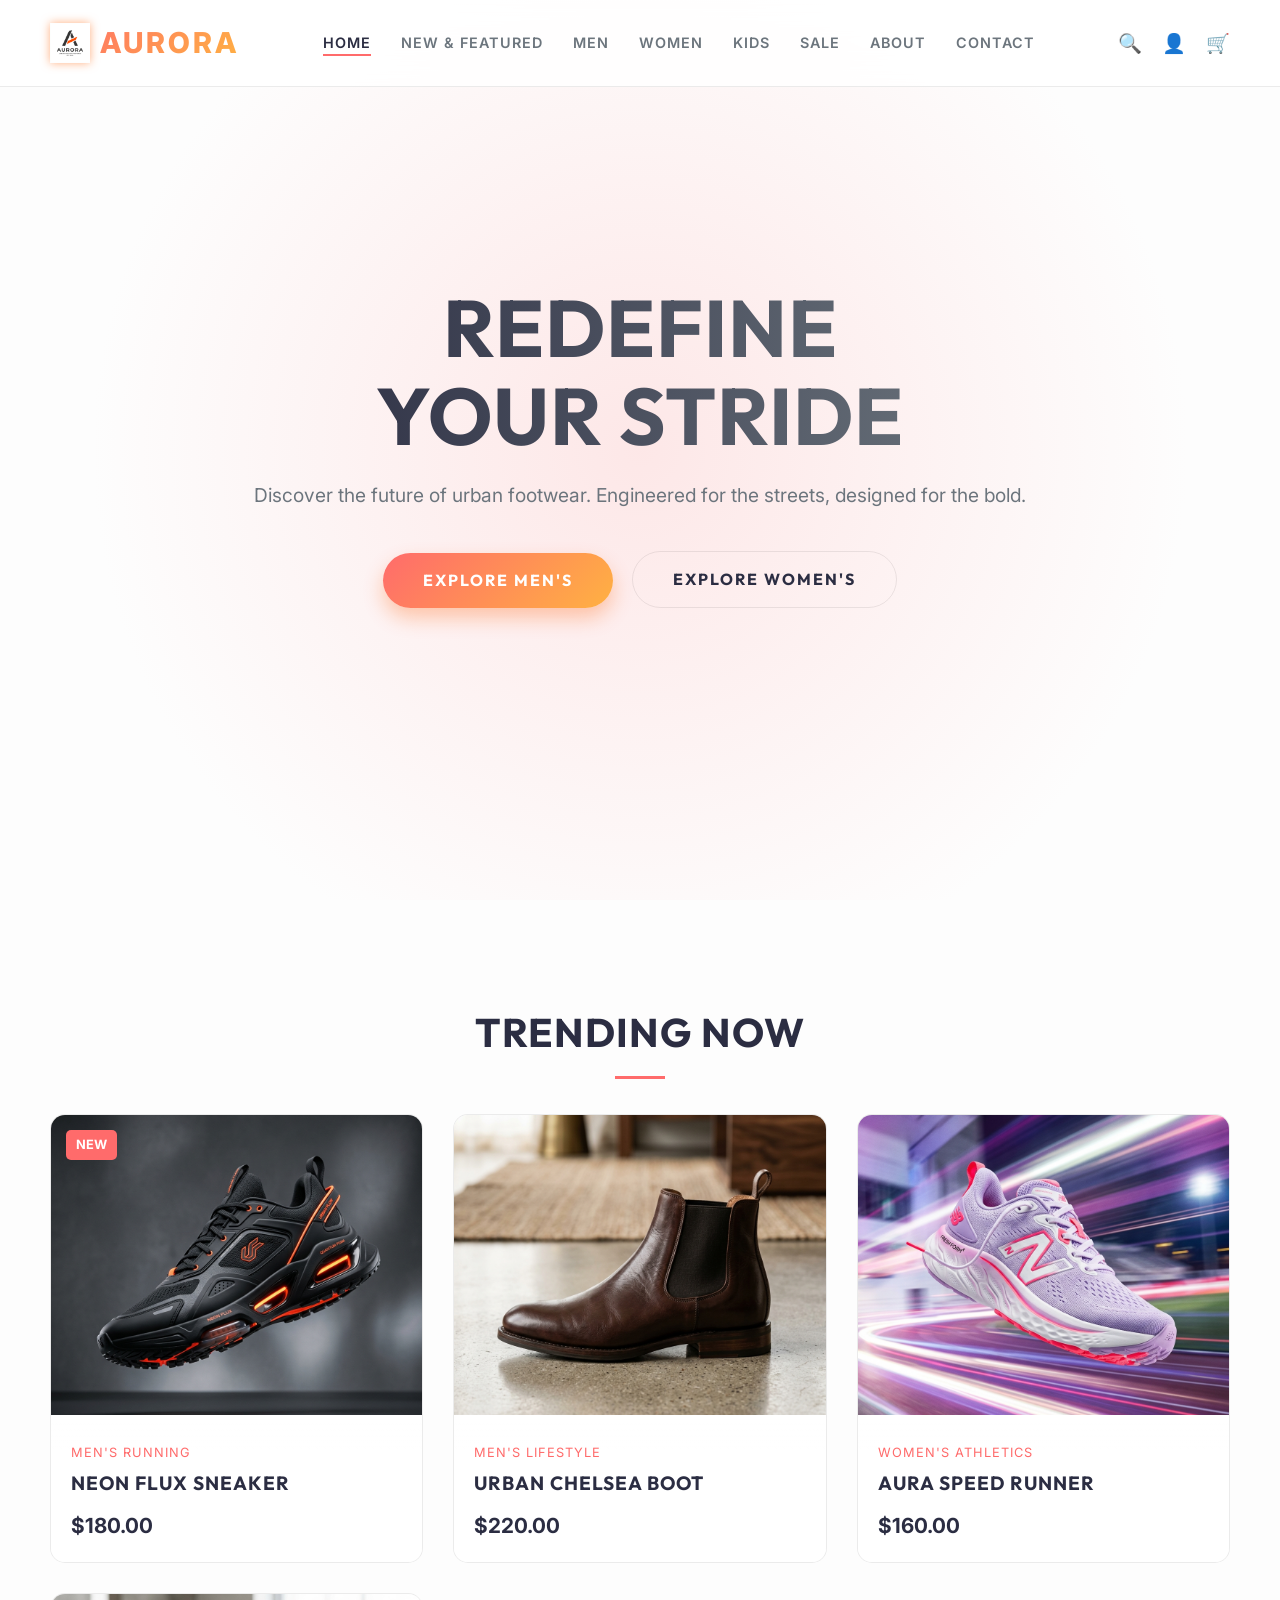
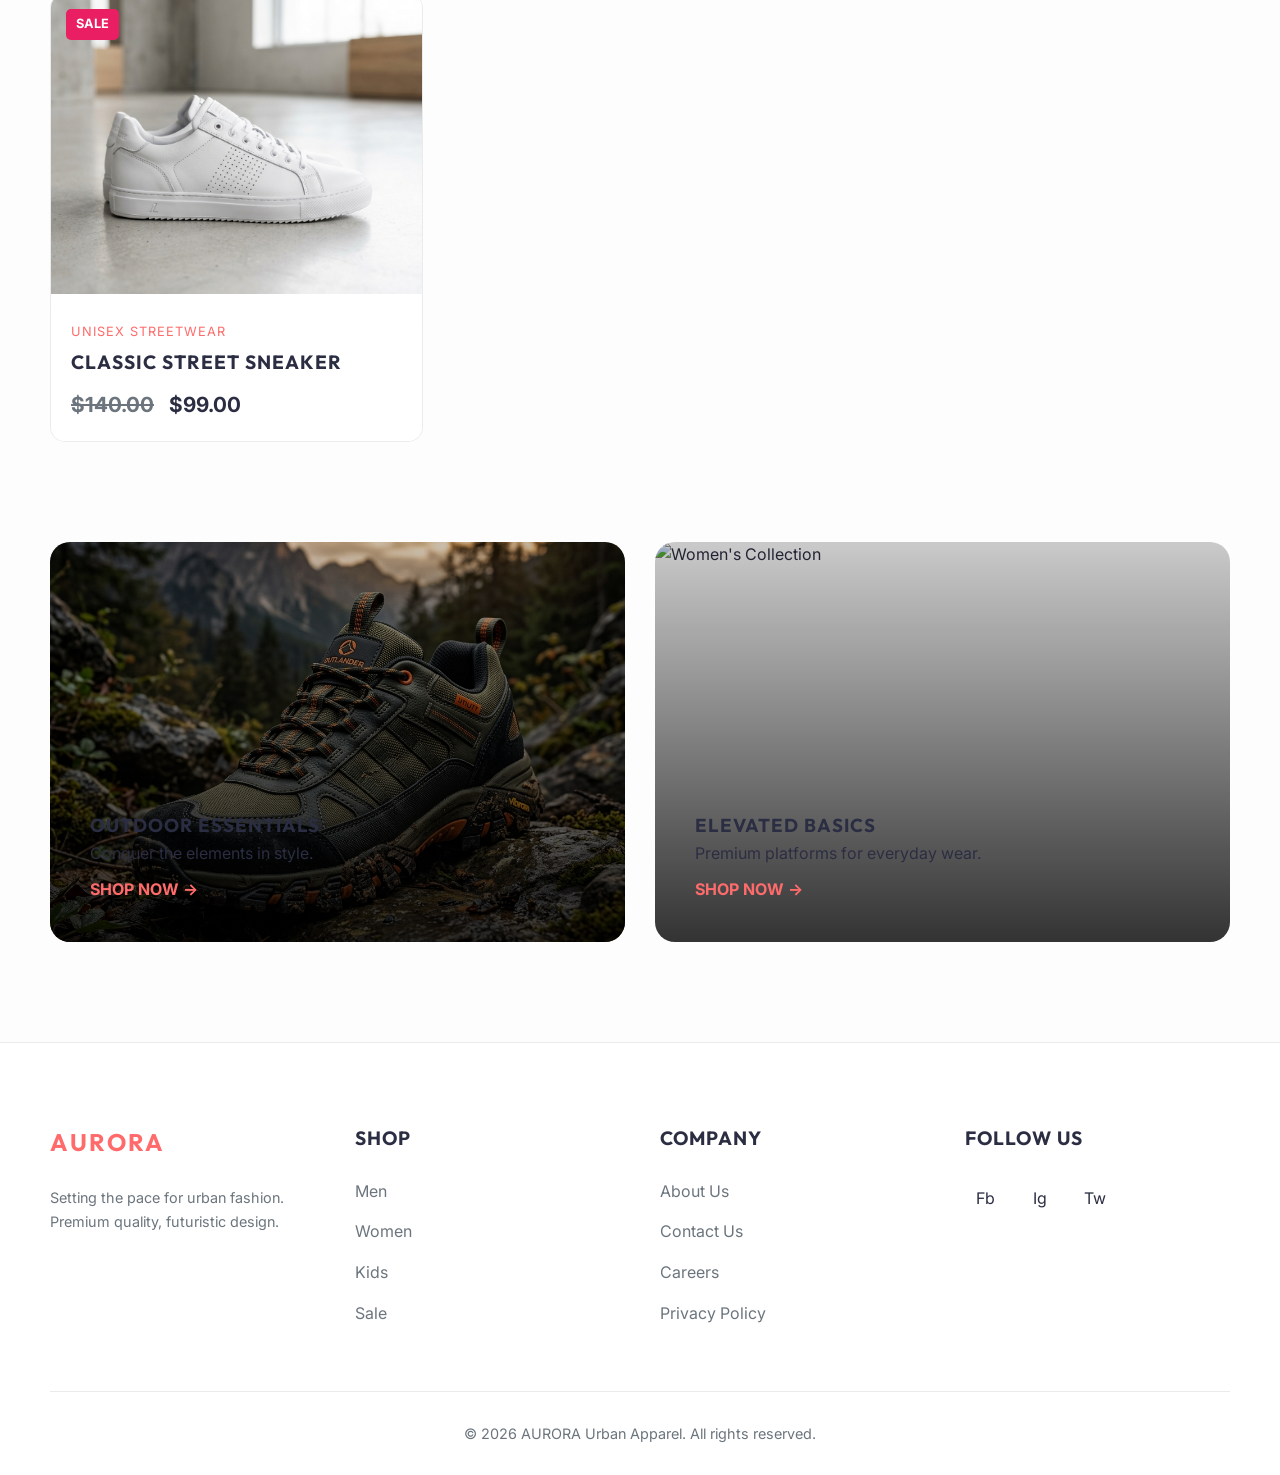
==== index.html @ addae077 "Add files via upload" ====
<!DOCTYPE html>
<html lang="en">
<head>
    <meta charset="UTF-8">
    <meta name="viewport" content="width=device-width, initial-scale=1.0">
    <title>AURORA | Premium Urban Fashion & Footwear</title>
    <meta name="description" content="Discover AURORA, the ultimate destination for premium urban fashion and footwear for men, women, and kids.">
    <!-- Google Fonts -->
    <link href="https://fonts.googleapis.com/css2?family=Inter:wght@400;600&family=Outfit:wght@700;800&display=swap" rel="stylesheet">
    <link rel="stylesheet" href="css/style.css">
</head>
<body>
    <!-- Header -->
    <header>
        <a href="index.html" class="logo">
            <img src="assets/images/logo.png" alt="AURORA Logo" onerror="this.src=''; this.alt='AURORA'">
            AURORA
        </a>
        <nav>
            <ul>
                <li><a href="index.html" class="active">Home</a></li>
                <li><a href="new.html">New & Featured</a></li>
                <li><a href="mens.html">Men</a></li>
                <li><a href="womens.html">Women</a></li>
                <li><a href="kids.html">Kids</a></li>
                <li><a href="sale.html">Sale</a></li>
                <li><a href="about.html">About</a></li>
                <li><a href="contact.html">Contact</a></li>
            </ul>
        </nav>
        <div class="header-actions">
            <button class="icon-btn">🔍</button>
            <button class="icon-btn">👤</button>
            <button class="icon-btn">🛒</button>
        </div>
    </header>

    <!-- Hero Section -->
    <section class="hero">
        <div class="hero-content">
            <h1 class="hero-title animate-fade-up">REDEFINE<br>YOUR STRIDE</h1>
            <p class="hero-subtitle animate-fade-up" style="animation-delay: 0.2s;">Discover the future of urban footwear. Engineered for the streets, designed for the bold.</p>
            <a href="mens.html" class="btn btn-primary animate-fade-up" style="animation-delay: 0.4s;">EXPLORE MEN'S</a>
            <a href="womens.html" class="btn btn-outline animate-fade-up" style="animation-delay: 0.5s; margin-left: 15px;">EXPLORE WOMEN'S</a>
        </div>
    </section>

    <!-- Featured Products Section -->
    <section class="section-padding">
        <h2 class="section-title">Trending Now</h2>
        <div class="product-grid">
            <!-- Product 1 -->
            <div class="product-card">
                <span class="product-badge">New</span>
                <a href="product.html">
                    <img src="assets/images/men_shoe_1.png" alt="Neon Flux Sneaker" class="product-image">
                </a>
                <div class="product-info">
                    <p class="product-category">Men's Running</p>
                    <h3 class="product-name">Neon Flux Sneaker</h3>
                    <p class="product-price">$180.00</p>
                </div>
                <button class="add-to-cart-btn">ADD TO CART</button>
            </div>
            <!-- Product 2 -->
            <div class="product-card">
                <a href="product.html">
                    <img src="assets/images/men_shoe_2.png" alt="Premium Chelsea Boot" class="product-image">
                </a>
                <div class="product-info">
                    <p class="product-category">Men's Lifestyle</p>
                    <h3 class="product-name">Urban Chelsea Boot</h3>
                    <p class="product-price">$220.00</p>
                </div>
                <button class="add-to-cart-btn">ADD TO CART</button>
            </div>
            <!-- Product 3 -->
            <div class="product-card">
                <a href="product.html">
                    <img src="assets/images/women_shoe_1.png" alt="Aura Speed Runner" class="product-image">
                </a>
                <div class="product-info">
                    <p class="product-category">Women's Athletics</p>
                    <h3 class="product-name">Aura Speed Runner</h3>
                    <p class="product-price">$160.00</p>
                </div>
                <button class="add-to-cart-btn">ADD TO CART</button>
            </div>
            <!-- Product 4 -->
            <div class="product-card">
                <span class="product-badge" style="background: #e91e63;">Sale</span>
                <a href="product.html">
                    <img src="assets/images/men_shoe_4.png" alt="Classic Street Sneaker" class="product-image">
                </a>
                <div class="product-info">
                    <p class="product-category">Unisex Streetwear</p>
                    <h3 class="product-name">Classic Street Sneaker</h3>
                    <p class="product-price"><span style="text-decoration: line-through; color: var(--text-secondary); margin-right: 10px;">$140.00</span> $99.00</p>
                </div>
                <button class="add-to-cart-btn">ADD TO CART</button>
            </div>
        </div>
    </section>

    <!-- Promotional Banners -->
    <section class="section-padding" style="padding-top: 0;">
        <div class="banner-grid">
            <div class="banner">
                <img src="assets/images/men_shoe_3.png" alt="Outdoor Collection">
                <div class="banner-overlay">
                    <h3>OUTDOOR ESSENTIALS</h3>
                    <p>Conquer the elements in style.</p>
                    <a href="mens.html" style="color: var(--primary-color); font-weight: bold; margin-top: 10px;">SHOP NOW &rarr;</a>
                </div>
            </div>
            <div class="banner">
                <img src="assets/images/women_shoe_2.png" alt="Women's Collection">
                <div class="banner-overlay">
                    <h3>ELEVATED BASICS</h3>
                    <p>Premium platforms for everyday wear.</p>
                    <a href="womens.html" style="color: var(--primary-color); font-weight: bold; margin-top: 10px;">SHOP NOW &rarr;</a>
                </div>
            </div>
        </div>
    </section>

    <!-- Footer -->
    <footer>
        <div class="footer-grid">
            <div class="footer-col">
                <h4 style="font-size: 1.5rem; letter-spacing: 2px; color: var(--primary-color);">AURORA</h4>
                <p style="color: var(--text-secondary); font-size: 0.9rem; margin-top: 15px;">Setting the pace for urban fashion. Premium quality, futuristic design.</p>
            </div>
            <div class="footer-col">
                <h4>Shop</h4>
                <ul>
                    <li><a href="mens.html">Men</a></li>
                    <li><a href="womens.html">Women</a></li>
                    <li><a href="kids.html">Kids</a></li>
                    <li><a href="sale.html">Sale</a></li>
                </ul>
            </div>
            <div class="footer-col">
                <h4>Company</h4>
                <ul>
                    <li><a href="about.html">About Us</a></li>
                    <li><a href="contact.html">Contact Us</a></li>
                    <li><a href="#">Careers</a></li>
                    <li><a href="#">Privacy Policy</a></li>
                </ul>
            </div>
            <div class="footer-col">
                <h4>Follow Us</h4>
                <div class="social-links">
                    <a href="#">Fb</a>
                    <a href="#">Ig</a>
                    <a href="#">Tw</a>
                </div>
            </div>
        </div>
        <div class="footer-bottom">
            <p>&copy; 2026 AURORA Urban Apparel. All rights reserved.</p>
        </div>
    </footer>

    <script src="js/main.js"></script>
</body>
</html>
---- css/style.css ----
:root {
  --primary-color: #ff6b6b; /* Vibrant Coral */
  --secondary-color: #4ecdc4; /* Vibrant Cyan */
  --bg-color: #fdfdfd;
  --surface-color: #ffffff;
  --text-primary: #2b2d42;
  --text-secondary: #6c757d;
  --accent-gradient: linear-gradient(135deg, #ff6b6b, #ffb142); /* Vibrant Orange/Coral */
  --glass-bg: rgba(255, 255, 255, 0.85);
  --glass-border: rgba(0, 0, 0, 0.08);
  --transition: all 0.3s cubic-bezier(0.25, 0.8, 0.25, 1);
  --font-main: 'Inter', -apple-system, BlinkMacSystemFont, "Segoe UI", Roboto, sans-serif;
  --font-heading: 'Outfit', sans-serif;
}

* {
  margin: 0;
  padding: 0;
  box-sizing: border-box;
}

body {
  font-family: var(--font-main);
  background-color: var(--bg-color);
  color: var(--text-primary);
  line-height: 1.6;
  overflow-x: hidden;
}

/* Typography */
h1, h2, h3, h4, h5, h6 {
  font-family: var(--font-heading);
  font-weight: 700;
  text-transform: uppercase;
  letter-spacing: 1px;
}

a {
  text-decoration: none;
  color: inherit;
}

ul {
  list-style: none;
}

/* Header & Navigation */
header {
  position: fixed;
  top: 0;
  width: 100%;
  padding: 20px 50px;
  display: flex;
  justify-content: space-between;
  align-items: center;
  z-index: 1000;
  background: var(--glass-bg);
  backdrop-filter: blur(15px);
  -webkit-backdrop-filter: blur(15px);
  border-bottom: 1px solid var(--glass-border);
  transition: var(--transition);
}

.logo {
  font-size: 1.8rem;
  font-weight: 800;
  letter-spacing: 3px;
  background: var(--accent-gradient);
  -webkit-background-clip: text;
  -webkit-text-fill-color: transparent;
  display: flex;
  align-items: center;
  gap: 10px;
}

.logo img {
  height: 40px;
  filter: drop-shadow(0 0 5px rgba(255, 94, 0, 0.5));
}

nav ul {
  display: flex;
  gap: 30px;
}

nav a {
  font-size: 0.9rem;
  font-weight: 600;
  text-transform: uppercase;
  letter-spacing: 1px;
  position: relative;
  transition: var(--transition);
  color: var(--text-secondary);
}

nav a:hover, nav a.active {
  color: var(--text-primary);
}

nav a::after {
  content: '';
  position: absolute;
  bottom: -5px;
  left: 0;
  width: 0;
  height: 2px;
  background: var(--primary-color);
  transition: var(--transition);
}

nav a:hover::after, nav a.active::after {
  width: 100%;
}

.header-actions {
  display: flex;
  gap: 20px;
}

.icon-btn {
  background: none;
  border: none;
  color: var(--text-primary);
  font-size: 1.2rem;
  cursor: pointer;
  transition: var(--transition);
}

.icon-btn:hover {
  color: var(--primary-color);
  transform: translateY(-2px);
}

/* Hero Section */
.hero {
  height: 100vh;
  display: flex;
  align-items: center;
  justify-content: center;
  position: relative;
  overflow: hidden;
  padding: 0 50px;
}

.hero::before {
  content: '';
  position: absolute;
  top: 0;
  left: 0;
  width: 100%;
  height: 100%;
  background: radial-gradient(circle at center, rgba(255, 107, 107, 0.15) 0%, rgba(253, 253, 253, 1) 70%);
  z-index: -1;
}

.hero-content {
  text-align: center;
  max-width: 800px;
  z-index: 1;
  animation: fadeUp 1s ease-out;
}

.hero-title {
  font-size: 5rem;
  line-height: 1.1;
  margin-bottom: 20px;
  background: linear-gradient(to right, var(--text-primary), var(--text-secondary));
  -webkit-background-clip: text;
  -webkit-text-fill-color: transparent;
}

.hero-subtitle {
  font-size: 1.2rem;
  color: var(--text-secondary);
  margin-bottom: 40px;
}

.btn {
  display: inline-block;
  padding: 15px 40px;
  font-family: var(--font-heading);
  font-weight: 700;
  text-transform: uppercase;
  letter-spacing: 2px;
  border-radius: 30px;
  cursor: pointer;
  transition: var(--transition);
  position: relative;
  overflow: hidden;
  z-index: 1;
}

.btn-primary {
  background: var(--accent-gradient);
  color: #fff;
  border: none;
  box-shadow: 0 10px 20px rgba(255, 94, 0, 0.3);
}

.btn-primary:hover {
  transform: translateY(-3px);
  box-shadow: 0 15px 25px rgba(255, 94, 0, 0.4);
}

.btn-primary::before {
  content: '';
  position: absolute;
  top: 0;
  left: -100%;
  width: 100%;
  height: 100%;
  background: linear-gradient(90deg, transparent, rgba(255,255,255,0.2), transparent);
  transition: 0.5s;
  z-index: -1;
}

.btn-primary:hover::before {
  left: 100%;
}

.btn-outline {
  background: transparent;
  color: var(--text-primary);
  border: 1px solid var(--glass-border);
}

.btn-outline:hover {
  background: rgba(255, 255, 255, 0.05);
  border-color: var(--primary-color);
}

/* Sections */
.section-padding {
  padding: 100px 50px;
}

.section-title {
  font-size: 2.5rem;
  margin-bottom: 50px;
  text-align: center;
  position: relative;
}

.section-title::after {
  content: '';
  position: absolute;
  bottom: -15px;
  left: 50%;
  transform: translateX(-50%);
  width: 50px;
  height: 3px;
  background: var(--primary-color);
}

/* Product Grid */
.product-grid {
  display: grid;
  grid-template-columns: repeat(auto-fill, minmax(280px, 1fr));
  gap: 30px;
  max-width: 1400px;
  margin: 0 auto;
}

.product-card {
  background: var(--surface-color);
  border-radius: 15px;
  overflow: hidden;
  border: 1px solid var(--glass-border);
  transition: var(--transition);
  position: relative;
  group: hover;
}

.product-card:hover {
  transform: translateY(-10px);
  box-shadow: 0 20px 40px rgba(43, 45, 66, 0.15);
  border-color: rgba(255, 107, 107, 0.4);
}

.product-image {
  width: 100%;
  height: 300px;
  object-fit: cover;
  transition: var(--transition);
}

.product-card:hover .product-image {
  transform: scale(1.05);
}

.product-info {
  padding: 20px;
  position: relative;
  z-index: 2;
  background: linear-gradient(to top, var(--surface-color) 80%, transparent);
}

.product-category {
  font-size: 0.8rem;
  color: var(--primary-color);
  text-transform: uppercase;
  letter-spacing: 1px;
  margin-bottom: 5px;
}

.product-name {
  font-size: 1.2rem;
  margin-bottom: 10px;
}

.product-price {
  font-size: 1.3rem;
  font-weight: 700;
  color: var(--text-primary);
}

.product-badge {
  position: absolute;
  top: 15px;
  left: 15px;
  background: var(--primary-color);
  color: #fff;
  padding: 5px 10px;
  border-radius: 5px;
  font-size: 0.8rem;
  font-weight: 700;
  text-transform: uppercase;
  z-index: 2;
}

.add-to-cart-btn {
  position: absolute;
  bottom: -50px;
  left: 0;
  width: 100%;
  background: var(--primary-color);
  color: #fff;
  border: none;
  padding: 15px;
  font-weight: 700;
  text-transform: uppercase;
  cursor: pointer;
  transition: var(--transition);
  opacity: 0;
}

.product-card:hover .add-to-cart-btn {
  bottom: 0;
  opacity: 1;
}

/* Banners */
.banner-grid {
  display: grid;
  grid-template-columns: repeat(2, 1fr);
  gap: 30px;
  max-width: 1400px;
  margin: 0 auto;
}

.banner {
  position: relative;
  border-radius: 20px;
  overflow: hidden;
  height: 400px;
}

.banner img {
  width: 100%;
  height: 100%;
  object-fit: cover;
  transition: transform 0.8s ease;
}

.banner:hover img {
  transform: scale(1.05);
}

.banner-overlay {
  position: absolute;
  top: 0;
  left: 0;
  width: 100%;
  height: 100%;
  background: linear-gradient(to top, rgba(0,0,0,0.8), rgba(0,0,0,0.2));
  display: flex;
  flex-direction: column;
  justify-content: flex-end;
  padding: 40px;
}

/* Forms & Contact */
.contact-container {
  max-width: 800px;
  margin: 0 auto;
  background: var(--surface-color);
  padding: 50px;
  border-radius: 20px;
  border: 1px solid var(--glass-border);
}

.form-group {
  margin-bottom: 25px;
}

.form-group label {
  display: block;
  margin-bottom: 10px;
  font-size: 0.9rem;
  color: var(--text-secondary);
}

.form-control {
  width: 100%;
  padding: 15px;
  background: rgba(0,0,0,0.03);
  border: 1px solid var(--glass-border);
  border-radius: 8px;
  color: var(--text-primary);
  font-family: var(--font-main);
  transition: var(--transition);
}

.form-control:focus {
  outline: none;
  border-color: var(--primary-color);
  background: rgba(0,0,0,0.06);
}

/* Footer */
footer {
  background: #ffffff;
  padding: 80px 50px 30px;
  border-top: 1px solid var(--glass-border);
}

.footer-grid {
  display: grid;
  grid-template-columns: repeat(4, 1fr);
  gap: 40px;
  max-width: 1400px;
  margin: 0 auto 50px;
}

.footer-col h4 {
  margin-bottom: 25px;
  font-size: 1.2rem;
}

.footer-col ul li {
  margin-bottom: 15px;
}

.footer-col ul li a {
  color: var(--text-secondary);
  transition: var(--transition);
}

.footer-col ul li a:hover {
  color: var(--primary-color);
  padding-left: 5px;
}

.social-links {
  display: flex;
  gap: 15px;
}

.social-links a {
  display: flex;
  align-items: center;
  justify-content: center;
  width: 40px;
  height: 40px;
  border-radius: 50%;
  background: var(--surface-color);
  color: var(--text-primary);
  transition: var(--transition);
}

.social-links a:hover {
  background: var(--primary-color);
  transform: translateY(-3px);
}

.footer-bottom {
  text-align: center;
  padding-top: 30px;
  border-top: 1px solid var(--glass-border);
  color: var(--text-secondary);
  font-size: 0.9rem;
}

/* Product Detail Page */
.product-detail-container {
  max-width: 1200px;
  margin: 120px auto 50px;
  display: grid;
  grid-template-columns: 1fr 1fr;
  gap: 50px;
  padding: 0 50px;
}

.product-gallery img {
  width: 100%;
  border-radius: 20px;
}

.product-detail-info h1 {
  font-size: 2.5rem;
  margin-bottom: 15px;
}

.product-detail-price {
  font-size: 2rem;
  color: var(--primary-color);
  margin-bottom: 30px;
}

.product-description {
  color: var(--text-secondary);
  margin-bottom: 30px;
}

.size-selector {
  margin-bottom: 30px;
}

.size-btns {
  display: flex;
  gap: 10px;
  margin-top: 10px;
}

.size-btn {
  width: 50px;
  height: 50px;
  border-radius: 8px;
  border: 1px solid var(--glass-border);
  background: transparent;
  color: var(--text-primary);
  cursor: pointer;
  transition: var(--transition);
  font-weight: 600;
}

.size-btn:hover, .size-btn.active {
  border-color: var(--primary-color);
  background: rgba(255, 94, 0, 0.1);
}

/* Animations */
@keyframes fadeUp {
  from { opacity: 0; transform: translateY(30px); }
  to { opacity: 1; transform: translateY(0); }
}

.animate-fade-up {
  animation: fadeUp 0.8s ease-out forwards;
}

/* Responsive */
@media (max-width: 992px) {
  .product-detail-container, .banner-grid {
    grid-template-columns: 1fr;
  }
  .footer-grid {
    grid-template-columns: repeat(2, 1fr);
  }
}

@media (max-width: 768px) {
  .hero-title { font-size: 3rem; }
  nav ul { display: none; } /* Add hamburger menu later */
  header { padding: 15px 20px; }
  .section-padding { padding: 60px 20px; }
  .footer-grid { grid-template-columns: 1fr; }
}
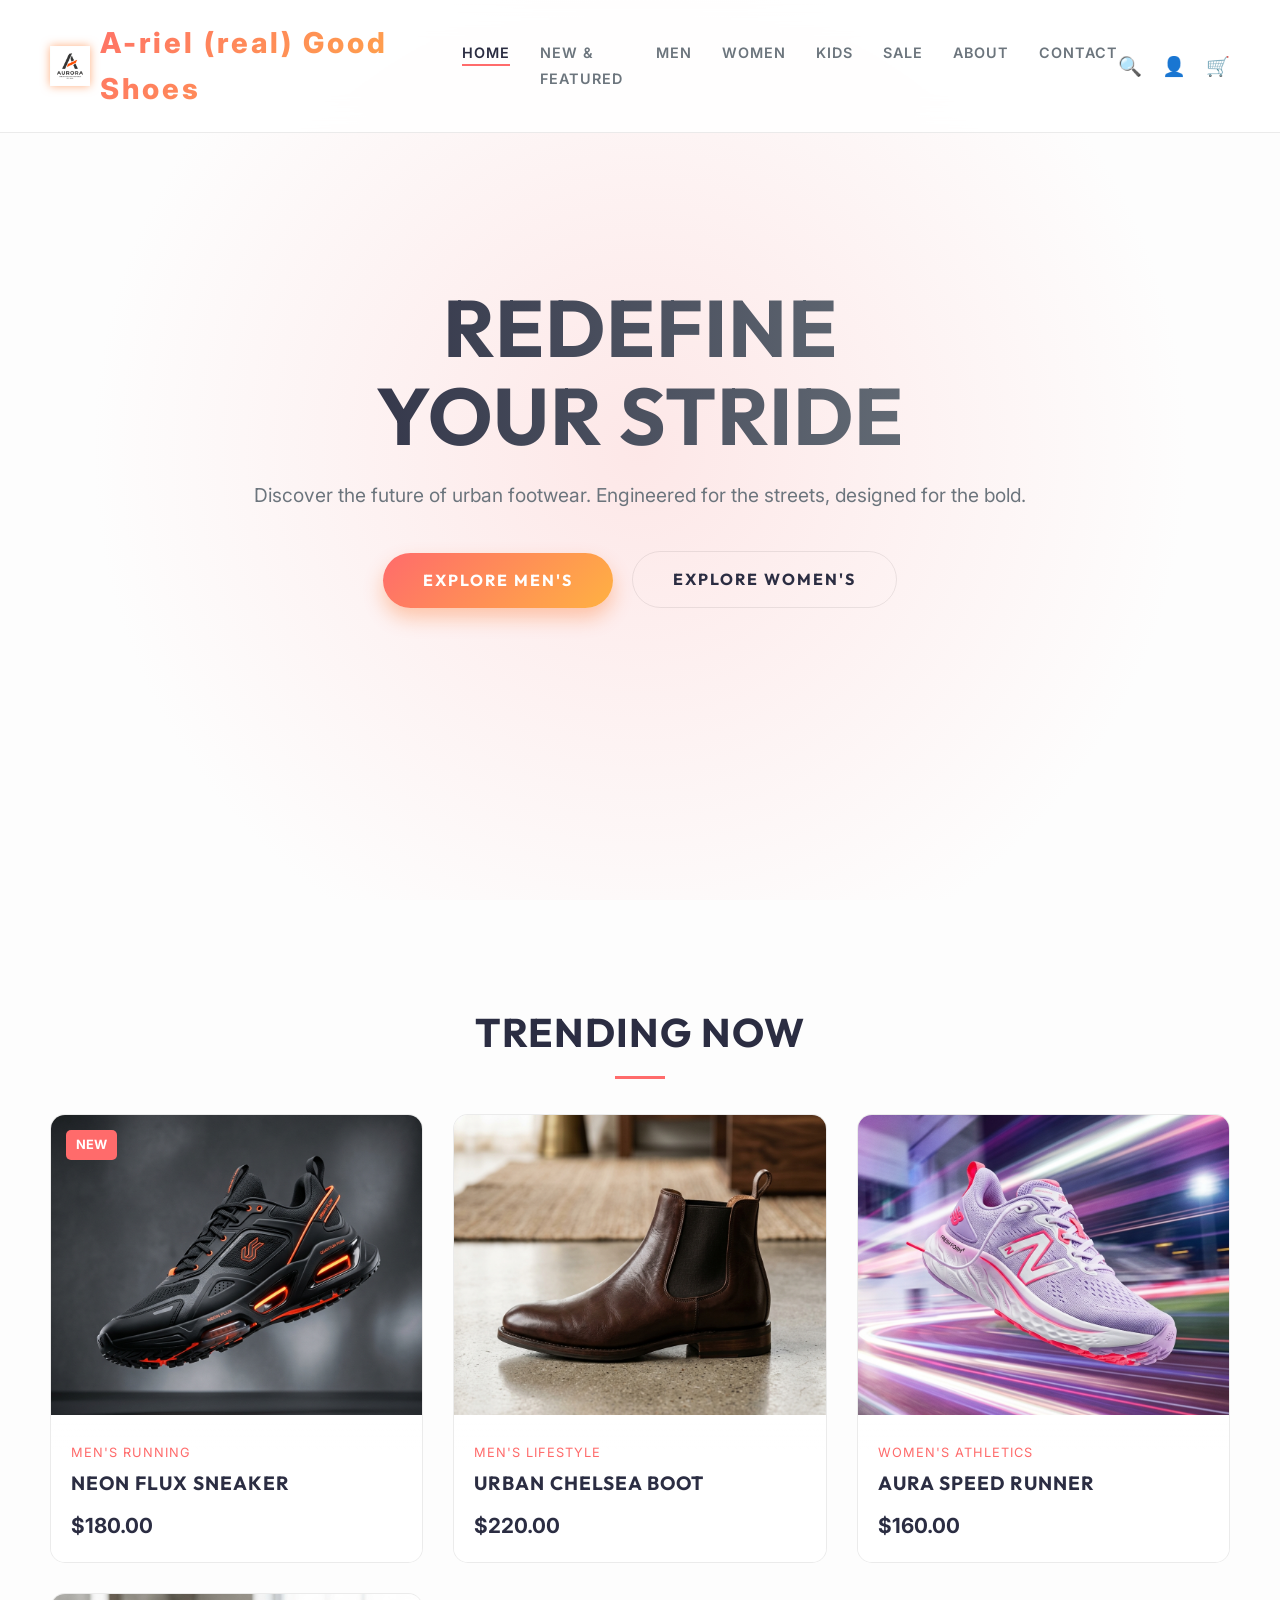
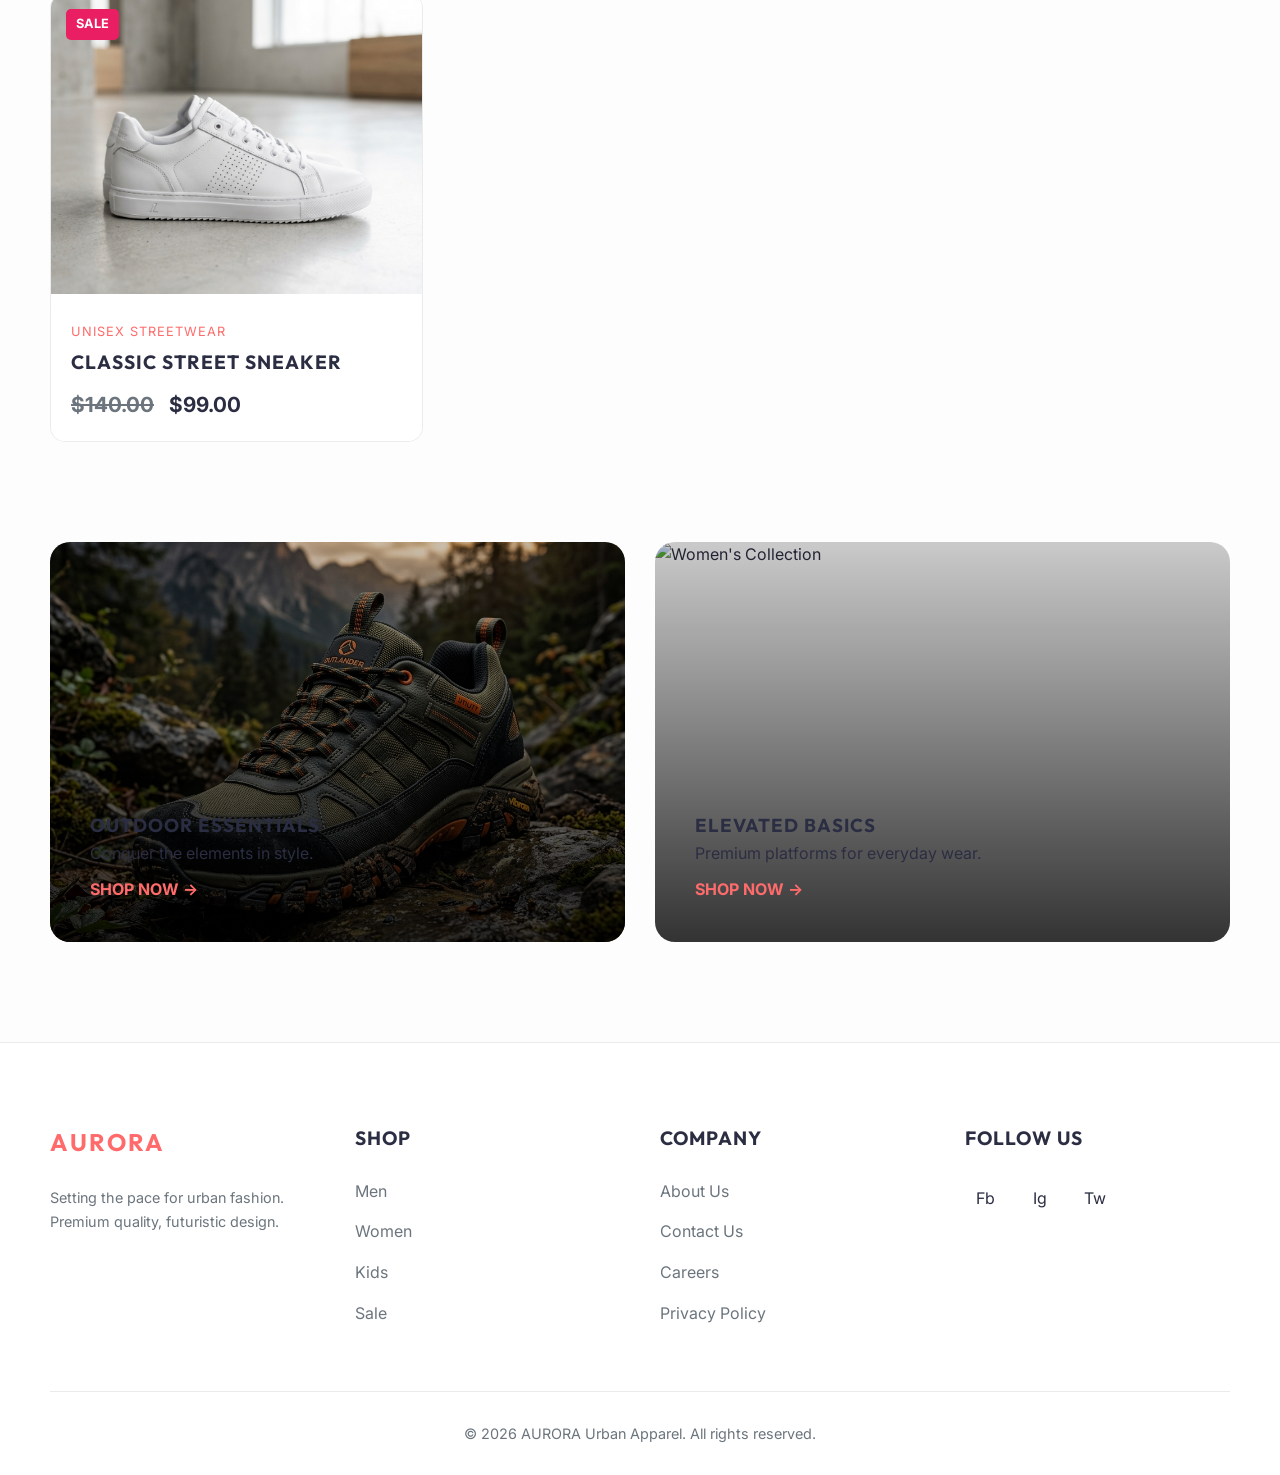
==== commit 75ce1296: "Add files via upload" ====
--- a/index.html
+++ b/index.html
@@ -3,18 +3,23 @@
 <head>
     <meta charset="UTF-8">
     <meta name="viewport" content="width=device-width, initial-scale=1.0">
-    <title>AURORA | Premium Urban Fashion & Footwear</title>
-    <meta name="description" content="Discover AURORA, the ultimate destination for premium urban fashion and footwear for men, women, and kids.">
+    <title>"A-riel" (A real) Good Shoes/鞋奏曲</title>
+    <meta name="description" content="在尋找一雙 A real good shoe 嗎？A-riel Good Shoes 鞋奏曲為您精選舒適耐穿的質感鞋履。無論是紳士男鞋、時尚女鞋還是守護寶貝雙腳的童鞋，Ariel 都能為您譜出專屬的舒適步調。現在就來挑選您的命定鞋款！">
+    <meta name="keywords" content="A-riel Good Shoes, 鞋奏曲, Ariel 嚴選好鞋, A real good shoes,男鞋, 女鞋, 童鞋, 小孩鞋, 紳士鞋, 休閒鞋, 運動鞋,線上買鞋, 網路鞋店, 質感鞋履, 舒適好鞋, 網購鞋子推薦, 一站購足, 全家人的鞋">
+    <!-- Google Fonts -->
     <!-- Google Fonts -->
     <link href="https://fonts.googleapis.com/css2?family=Inter:wght@400;600&family=Outfit:wght@700;800&display=swap" rel="stylesheet">
     <link rel="stylesheet" href="css/style.css">
+
+   <meta name="google-site-verification" content="kMrUFnlNP9OWP1DDM9byQL1jv7gmTVb8XEuB3Q1G5Gg" />
+
 </head>
 <body>
     <!-- Header -->
     <header>
         <a href="index.html" class="logo">
-            <img src="assets/images/logo.png" alt="AURORA Logo" onerror="this.src=''; this.alt='AURORA'">
-            AURORA
+            <img src="assets/images/logo.png" alt="A-riel (real) Good Shoes Logo" onerror="this.src=''; this.alt='A-riel (real) Good Shoes'">
+            A-riel (real) Good Shoes
         </a>
         <nav>
             <ul>
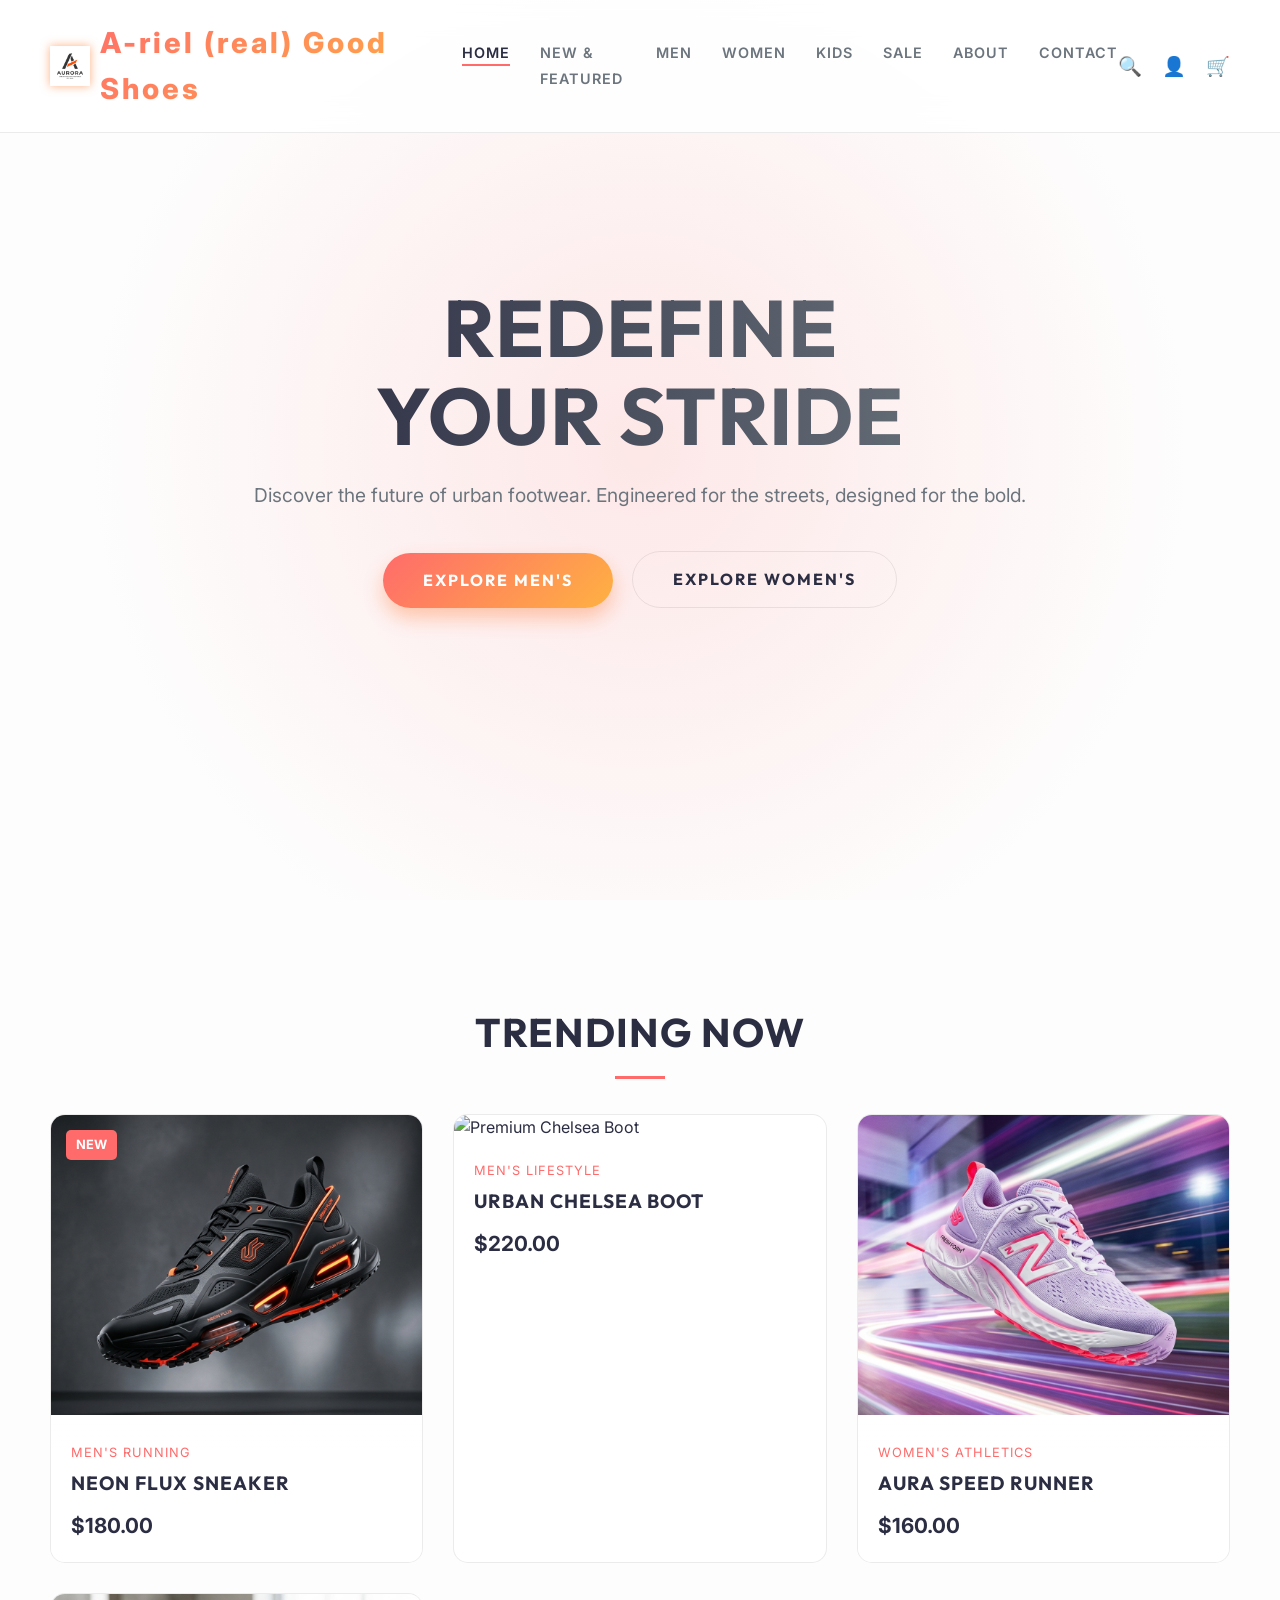
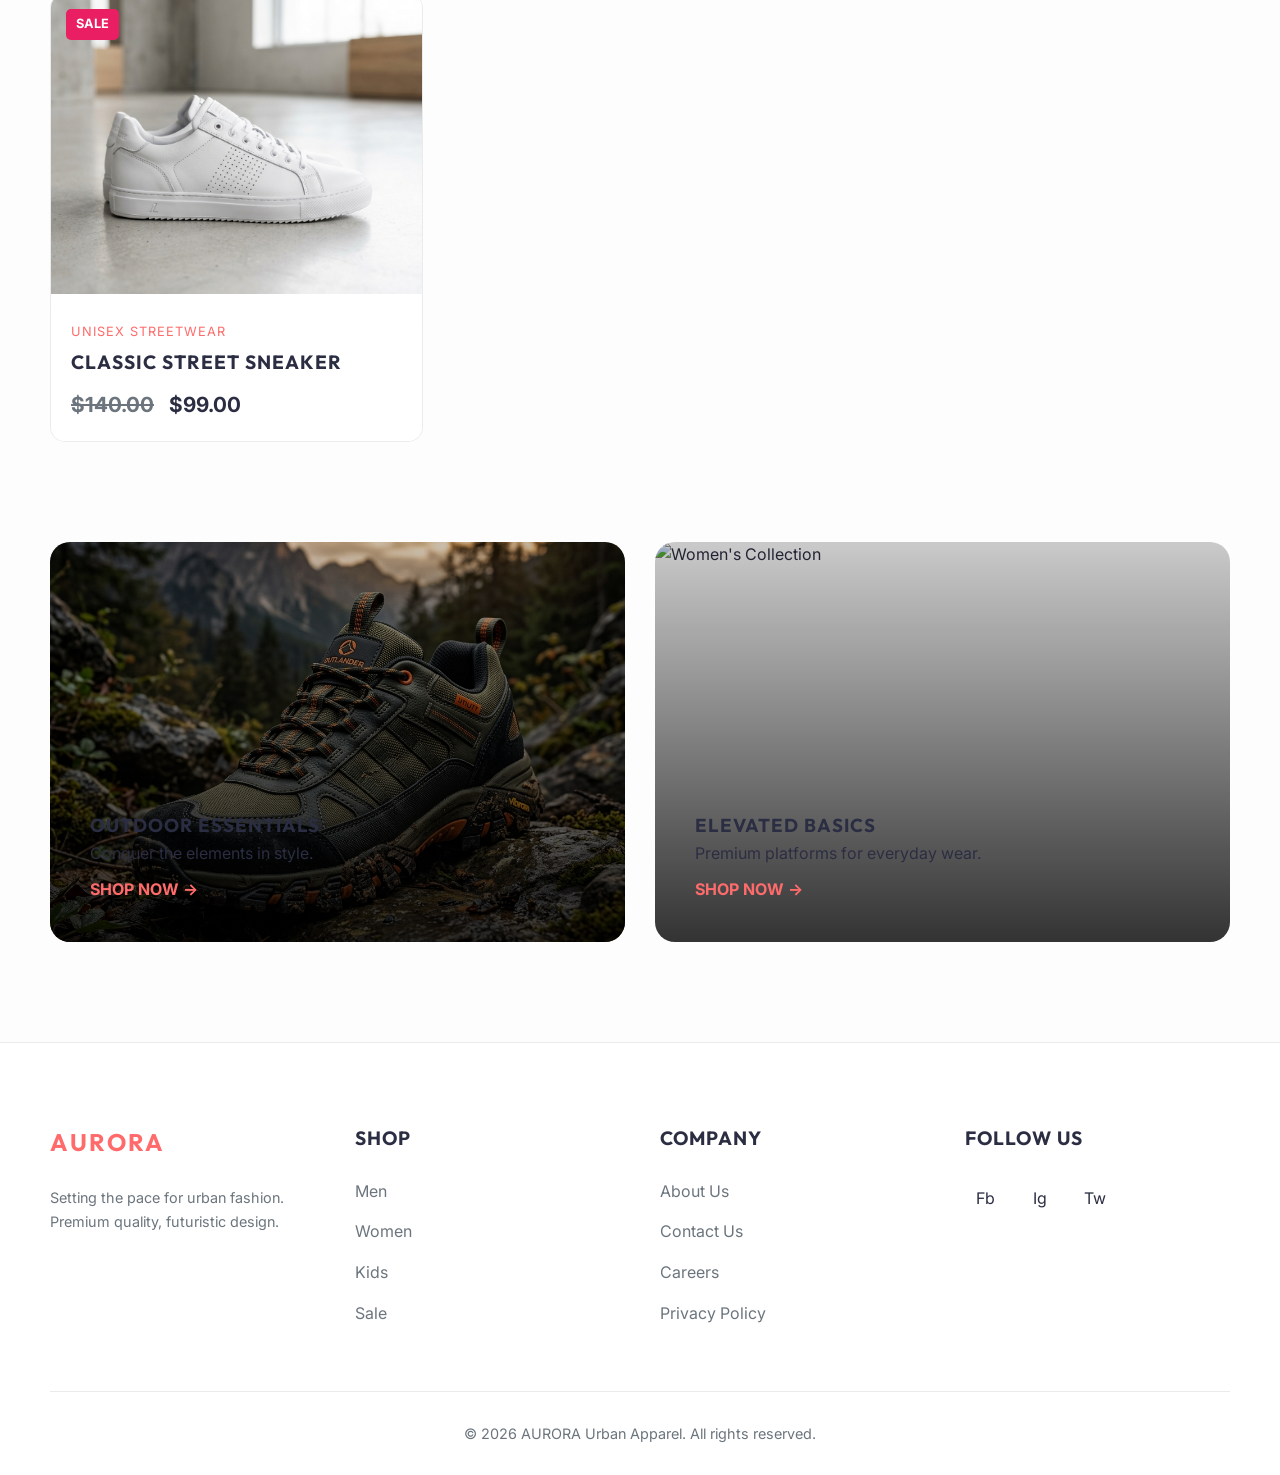
==== commit bbb1f860: "Add files via upload" ====
--- a/index.html
+++ b/index.html
@@ -70,7 +70,7 @@
             <!-- Product 2 -->
             <div class="product-card">
                 <a href="product.html">
-                    <img src="assets/images/men_shoe_2.png" alt="Premium Chelsea Boot" class="product-image">
+                    <img src="assets/images/men_boost.png.jpeg" alt="Premium Chelsea Boot" class="product-image" title="Premium Chelsea Boot">
                 </a>
                 <div class="product-info">
                     <p class="product-category">Men's Lifestyle</p>
@@ -129,6 +129,7 @@
         </div>
     </section>
 
+
     <!-- Footer -->
     <footer>
         <div class="footer-grid">
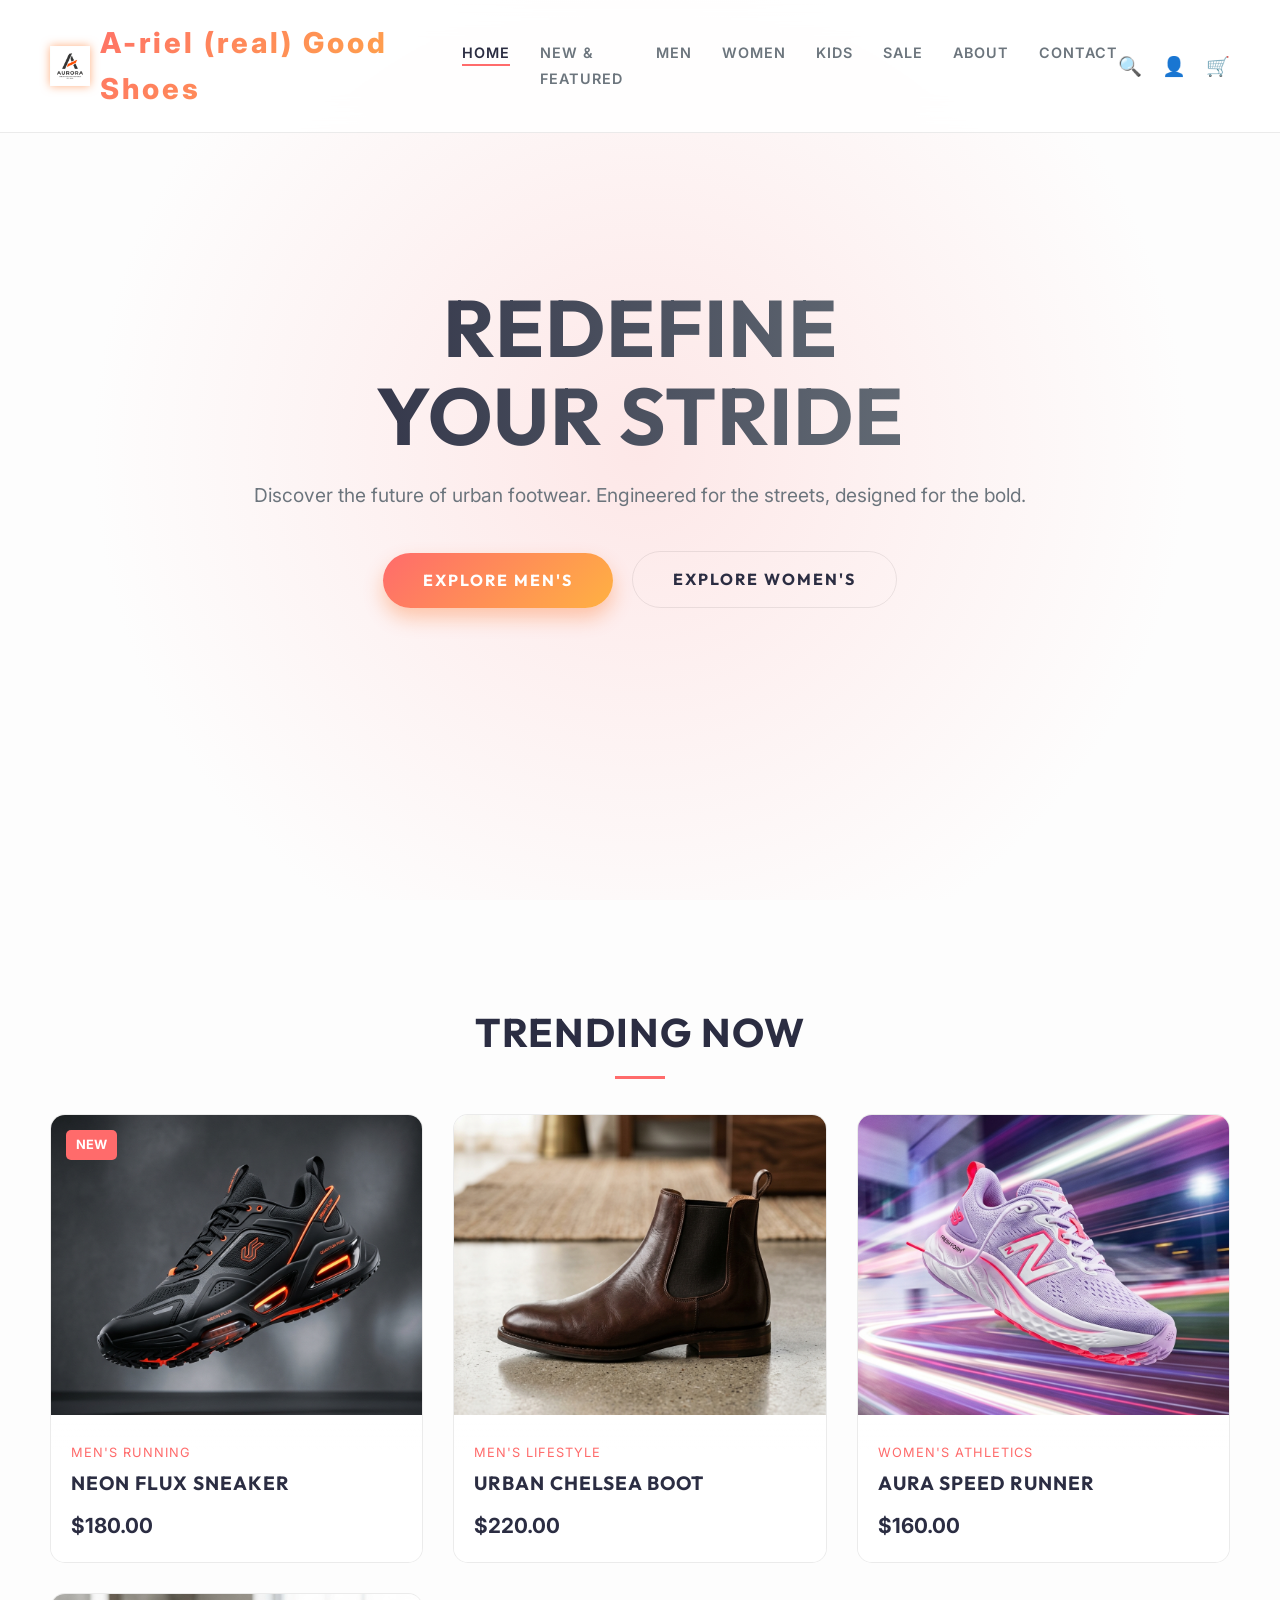
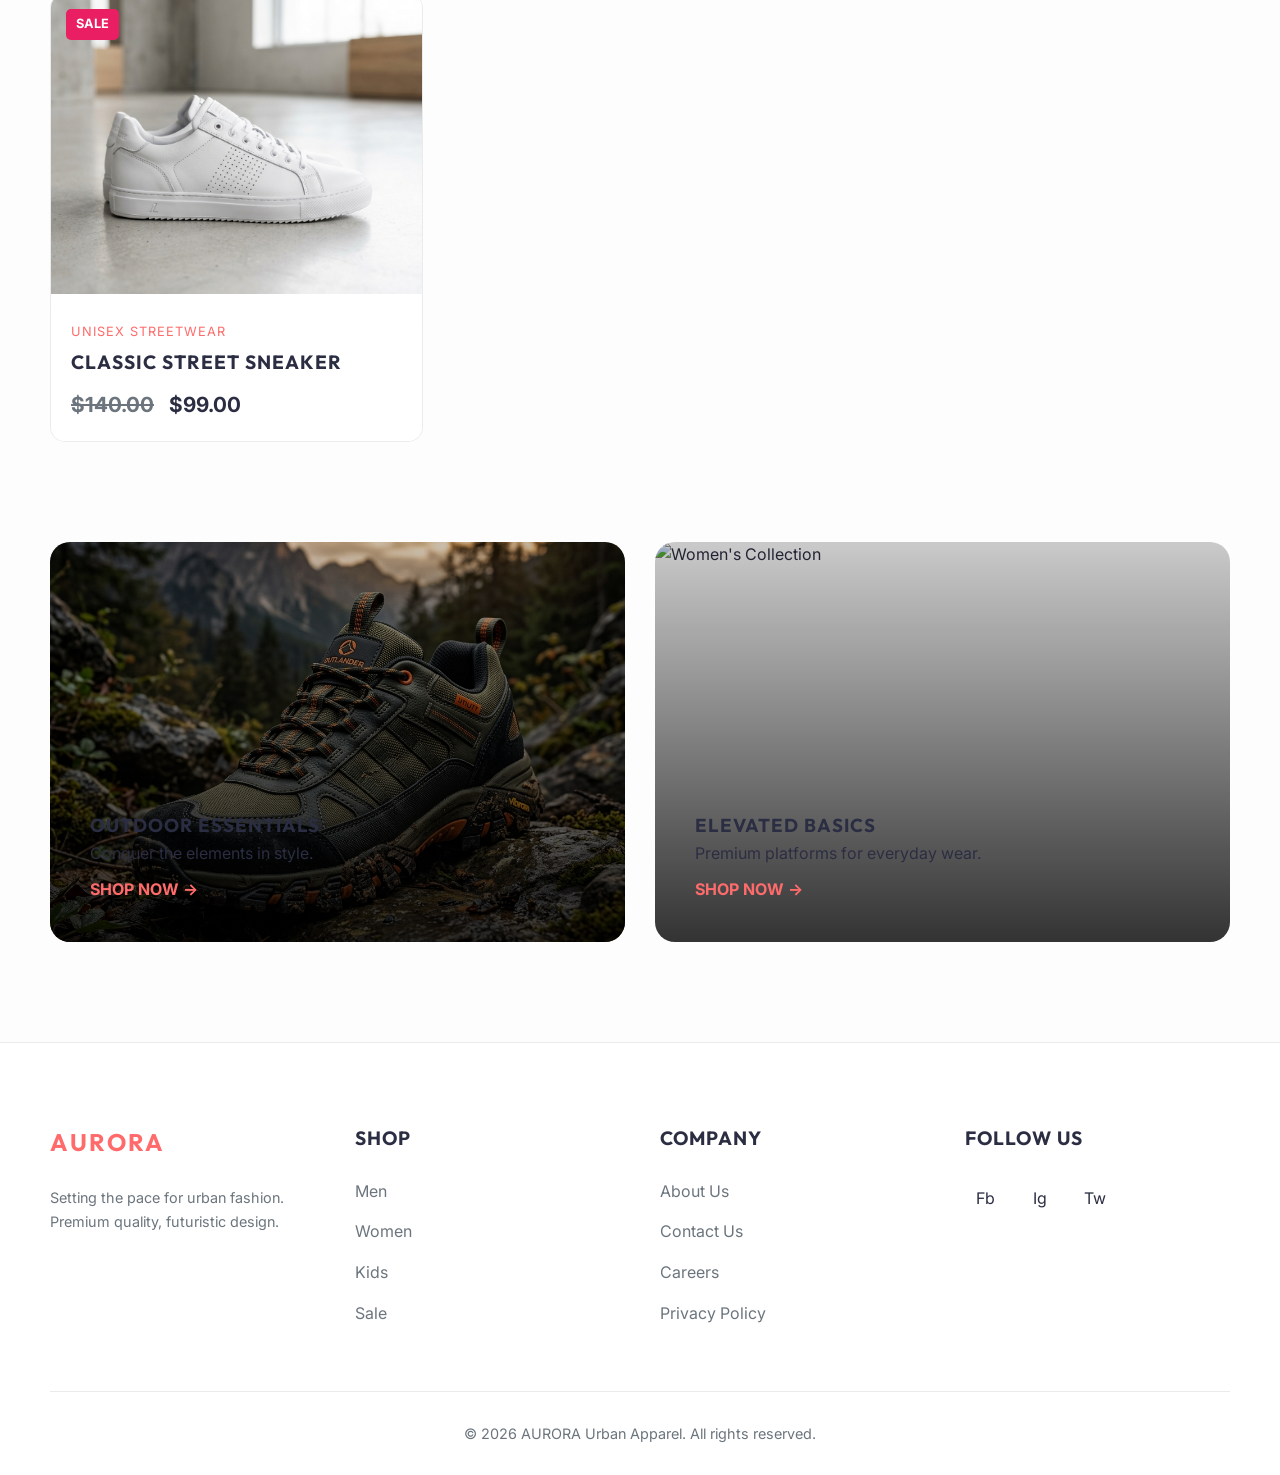
==== commit c8ad8106: "Add files via upload" ====
--- a/index.html
+++ b/index.html
@@ -70,7 +70,7 @@
             <!-- Product 2 -->
             <div class="product-card">
                 <a href="product.html">
-                    <img src="assets/images/men_boost.png.jpeg" alt="Premium Chelsea Boot" class="product-image" title="Premium Chelsea Boot">
+                    <img src="assets/images/men_shoe_2.png" alt="Premium Chelsea Boot" class="product-image" title="Premium Chelsea Boot">
                 </a>
                 <div class="product-info">
                     <p class="product-category">Men's Lifestyle</p>
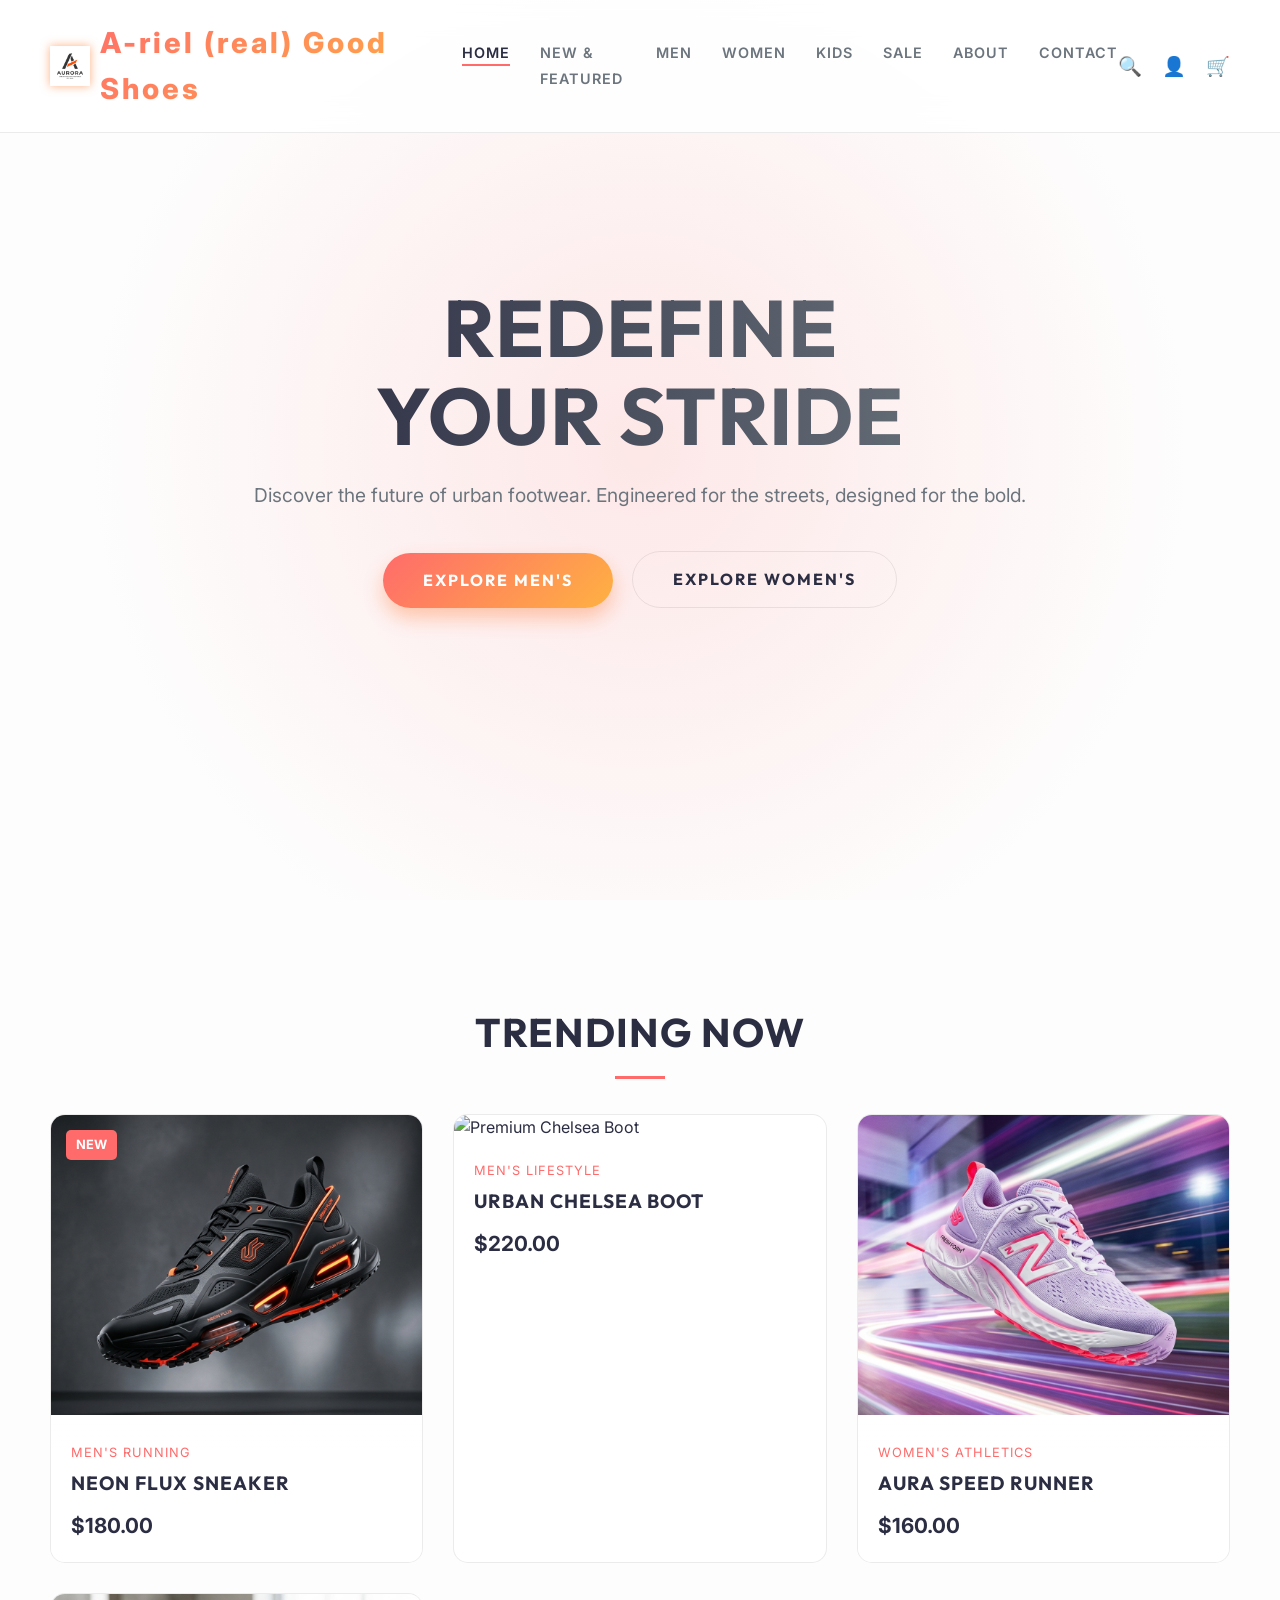
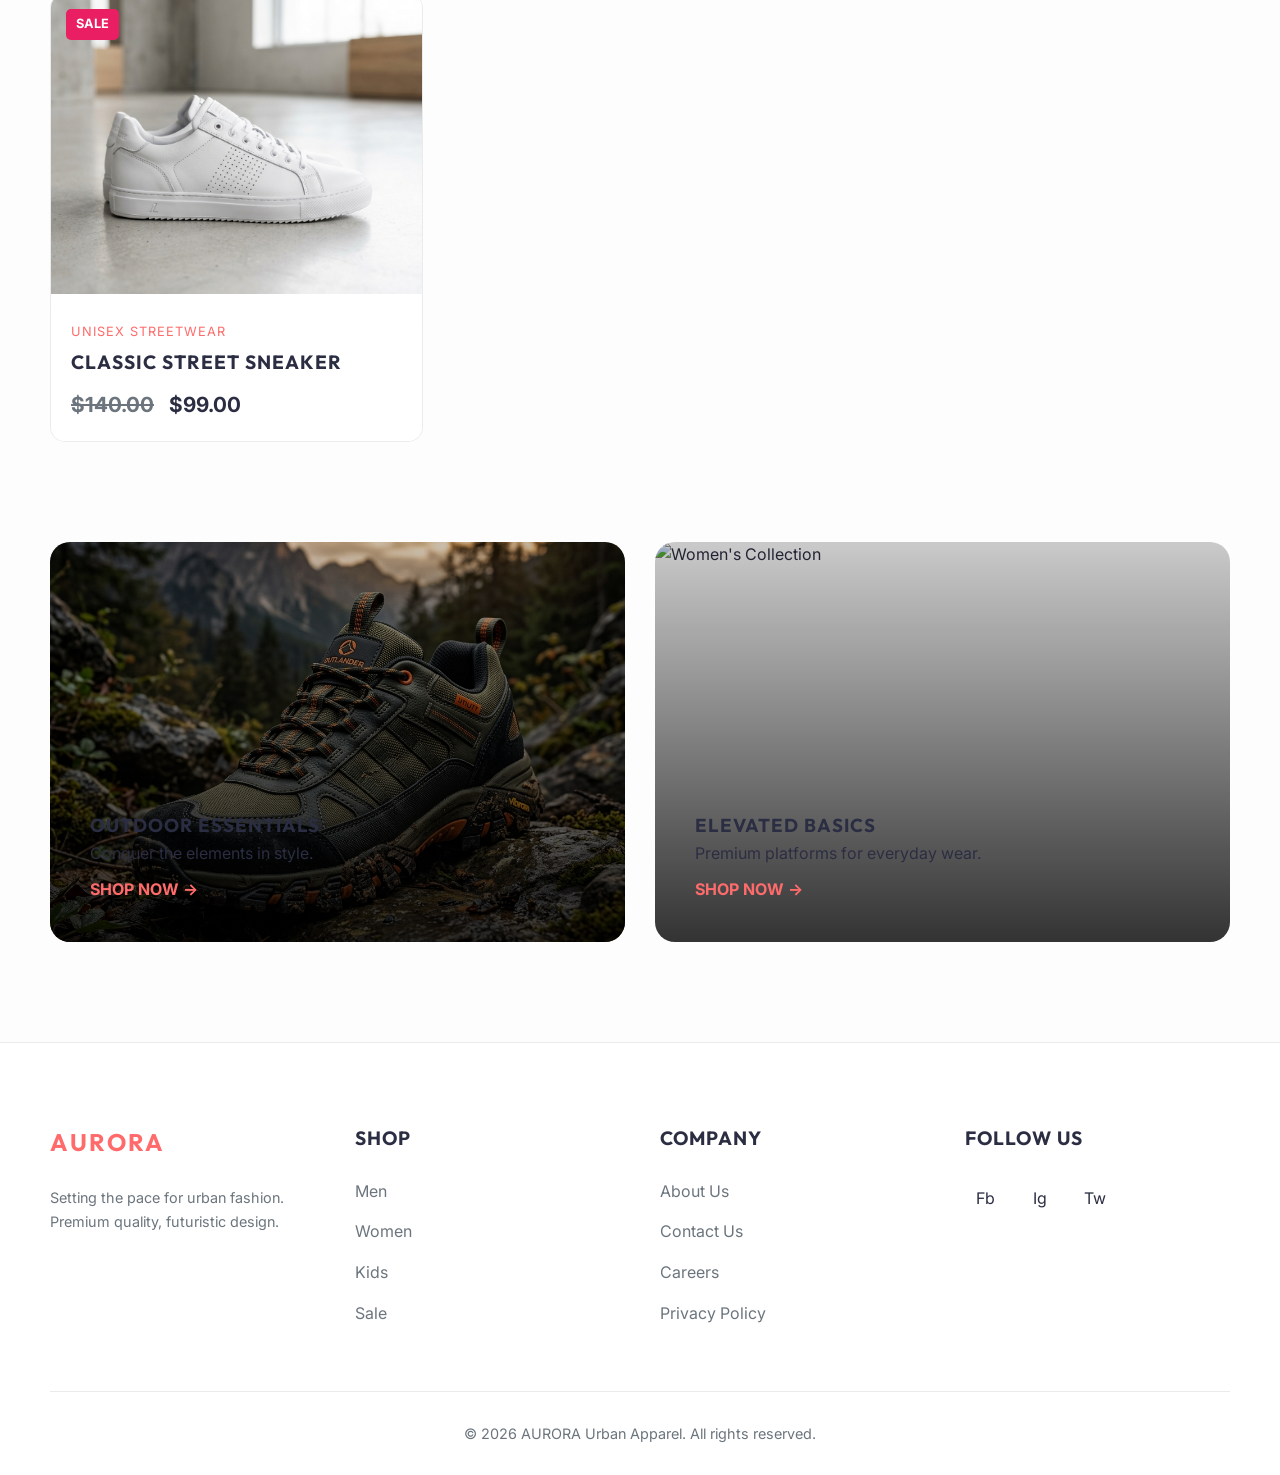
==== commit 7b114d2a: "Add files via upload" ====
--- a/index.html
+++ b/index.html
@@ -70,7 +70,7 @@
             <!-- Product 2 -->
             <div class="product-card">
                 <a href="product.html">
-                    <img src="assets/images/men_shoe_2.png" alt="Premium Chelsea Boot" class="product-image" title="Premium Chelsea Boot">
+                    <img src="assets/imagesA-riel Good Shoes_men_boost" alt="Premium Chelsea Boot" class="product-image" title="Premium Chelsea Boot">
                 </a>
                 <div class="product-info">
                     <p class="product-category">Men's Lifestyle</p>
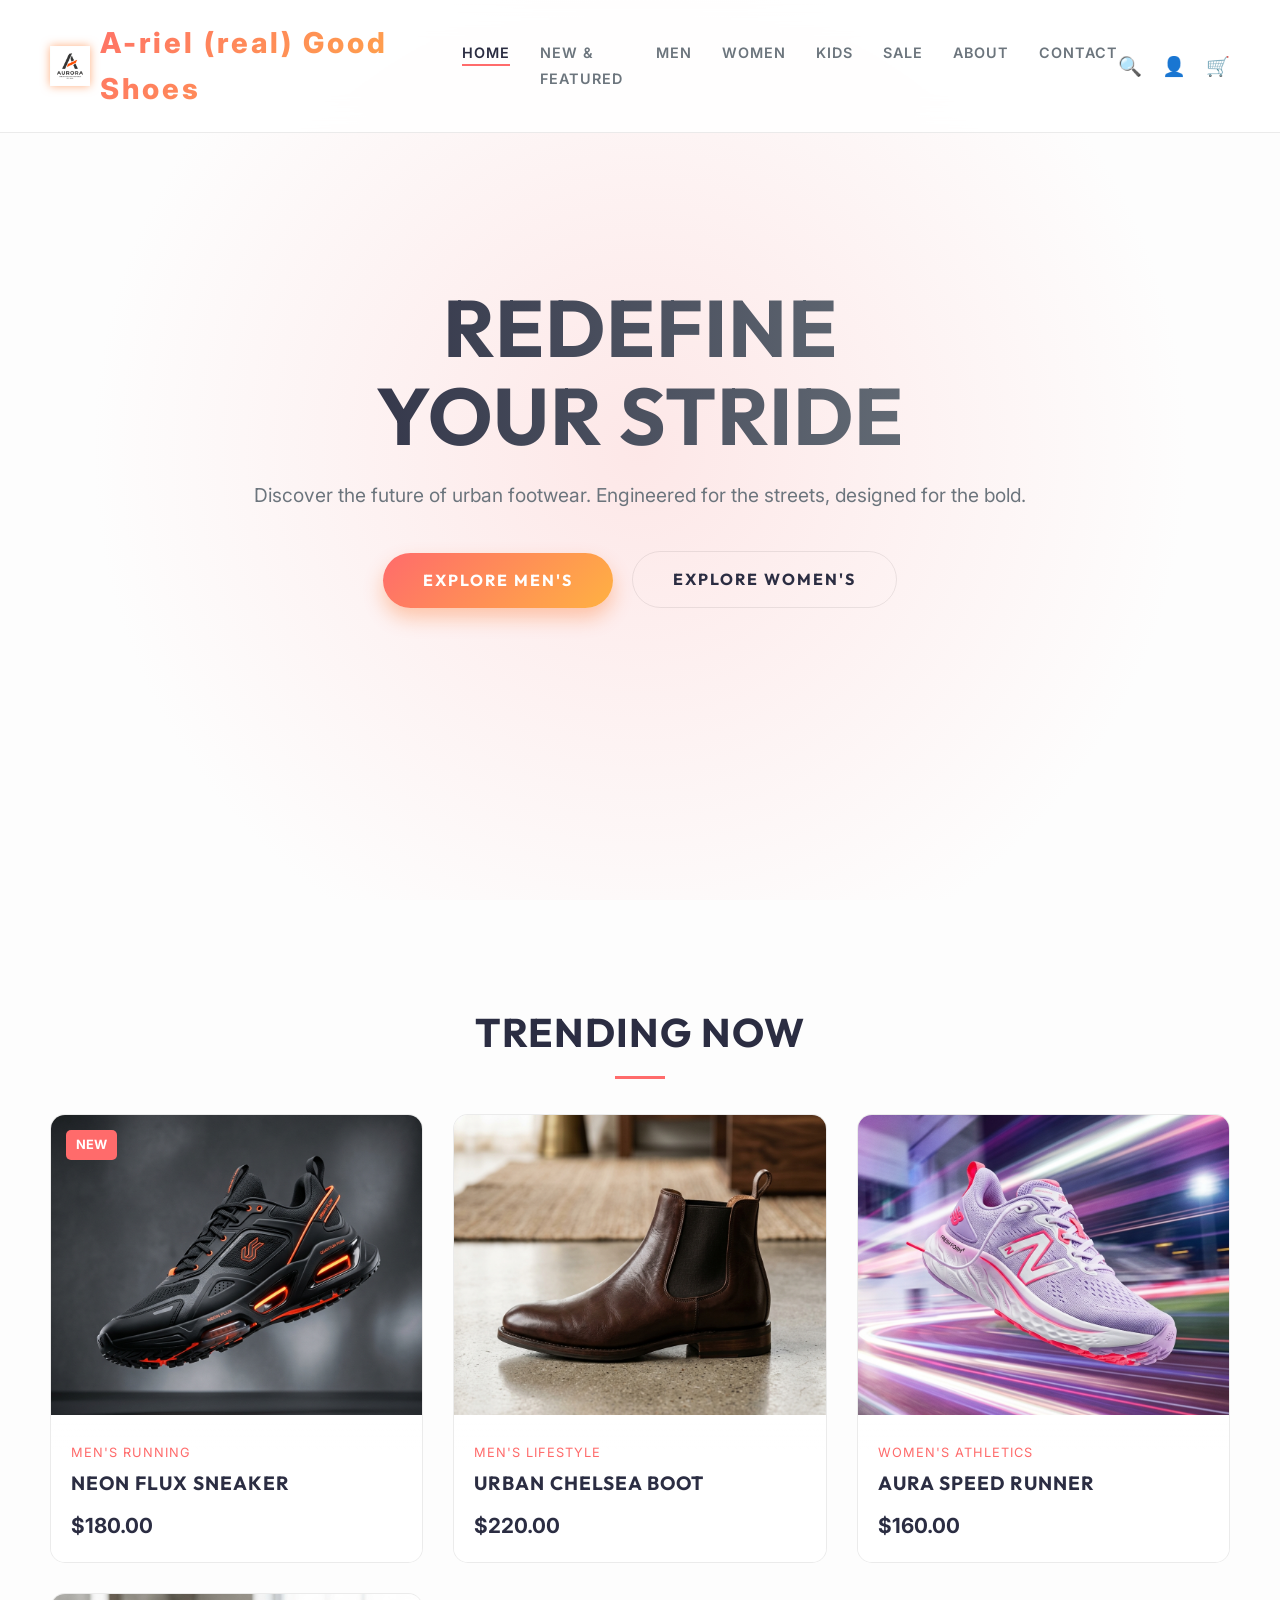
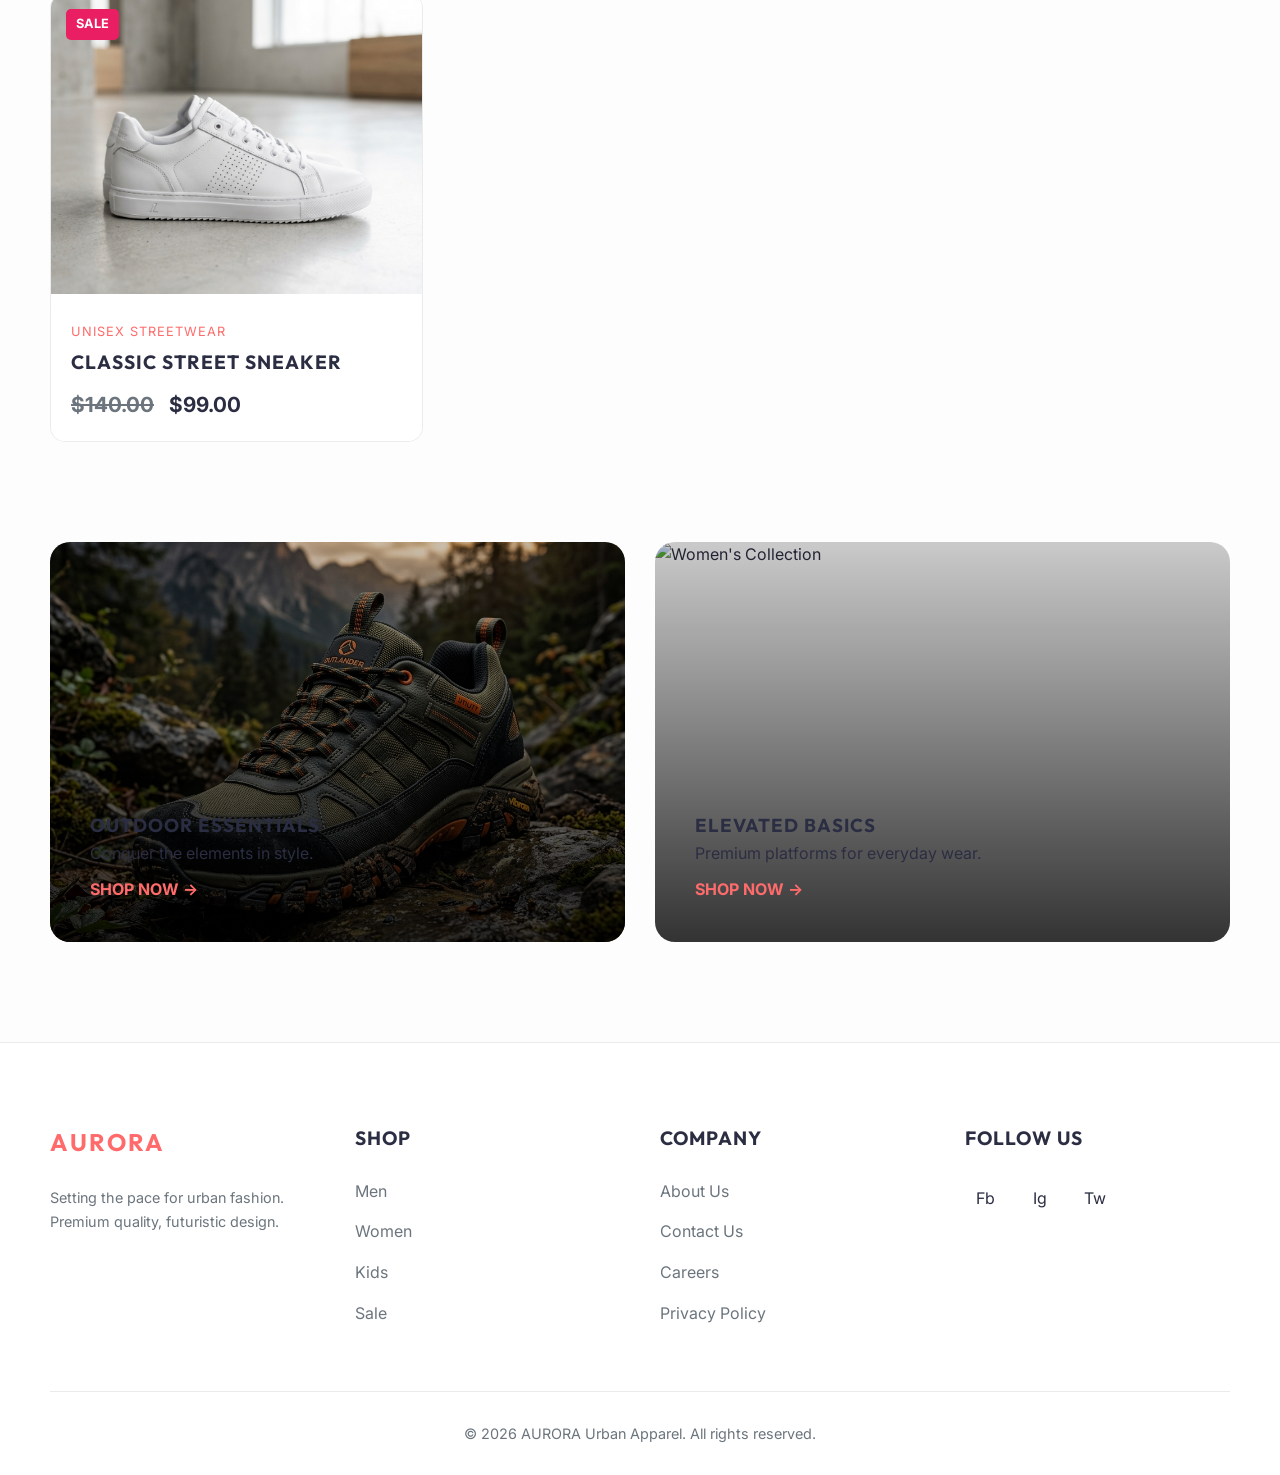
==== commit 0e81c5f1: "Add files via upload" ====
--- a/index.html
+++ b/index.html
@@ -70,7 +70,7 @@
             <!-- Product 2 -->
             <div class="product-card">
                 <a href="product.html">
-                    <img src="assets/imagesA-riel Good Shoes_men_boost" alt="Premium Chelsea Boot" class="product-image" title="Premium Chelsea Boot">
+                    <img src="assets/images/A-riel Good Shoes_men_boost.png" alt="Premium Chelsea Boot" class="product-image" title="Premium Chelsea Boot">
                 </a>
                 <div class="product-info">
                     <p class="product-category">Men's Lifestyle</p>
